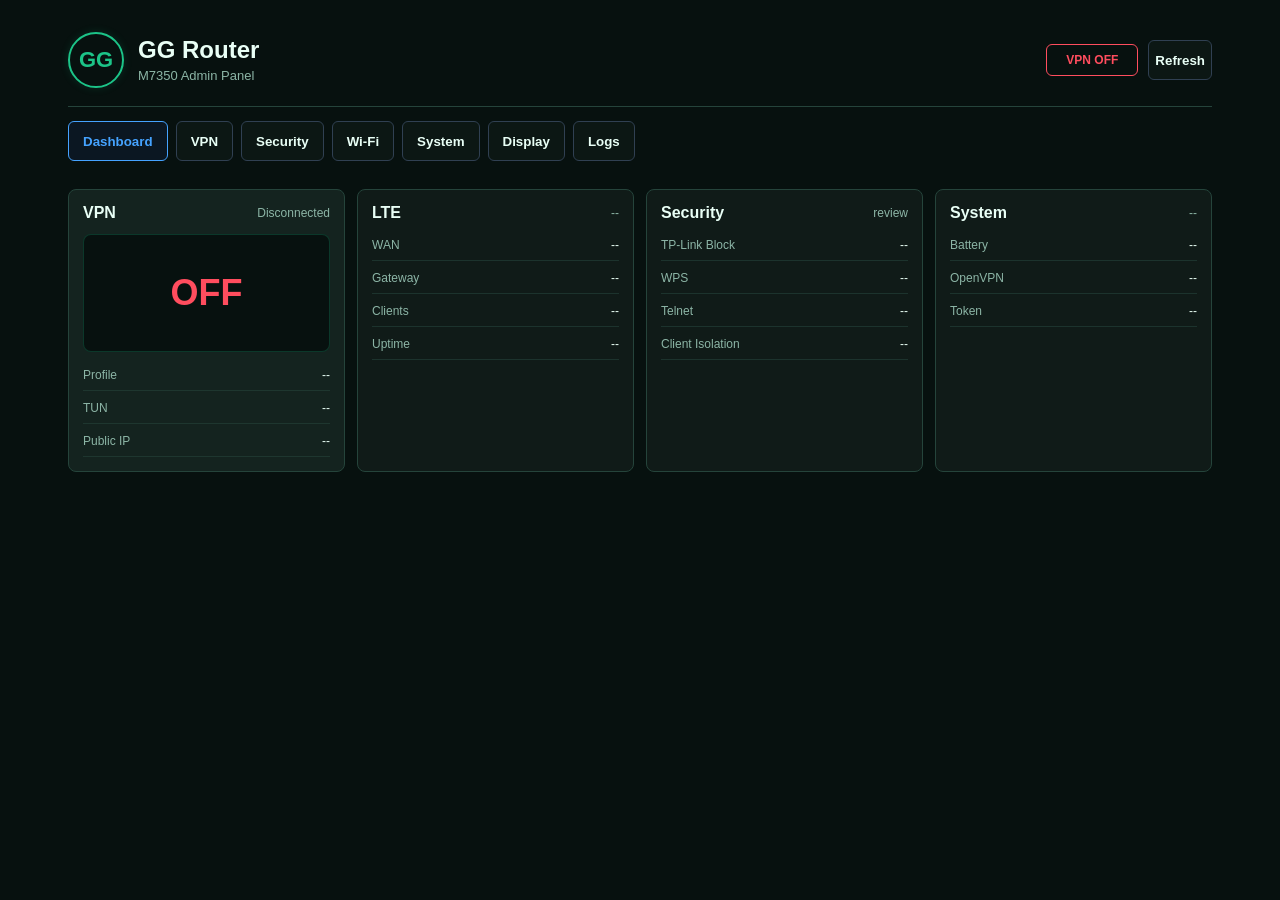
==== web/gg/index.html @ 21380a21 "fix: Kill-Switch bleibt nach Reboot und netManager-Reset permanent aktiv - start_vpn_hardened: remov" ====
<!doctype html>
<html lang="de">
<head>
  <meta charset="utf-8">
  <meta name="viewport" content="width=device-width, initial-scale=1">
  <title>GG Router Admin</title>
  <link rel="stylesheet" href="./style.css">
</head>
<body>
  <main class="shell">
    <header class="topbar">
      <div class="brand">
        <div class="mark">GG</div>
        <div>
          <h1>GG Router</h1>
          <p id="deviceLine">M7350 Admin Panel</p>
        </div>
      </div>
      <div class="status-stack">
        <div class="status-pill" id="vpnPill">CHECK</div>
        <button id="refreshAll">Refresh</button>
      </div>
    </header>

    <nav class="tabs" aria-label="Admin sections">
      <button class="active" data-tab="dashboard">Dashboard</button>
      <button data-tab="vpn">VPN</button>
      <button data-tab="security">Security</button>
      <button data-tab="wifi">Wi-Fi</button>
      <button data-tab="system">System</button>
      <button data-tab="display">Display</button>
      <button data-tab="logs">Logs</button>
    </nav>

    <section class="tab-panel active" id="tab-dashboard">
      <div class="dashboard">
        <article class="panel primary">
          <div class="panel-head">
            <h2>VPN</h2>
            <span id="vpnState">Checking...</span>
          </div>
          <div class="vpn-meter" id="vpnMeter">
            <span id="vpnBig">...</span>
          </div>
          <dl class="stats">
            <div><dt>Profile</dt><dd id="profile">--</dd></div>
            <div><dt>TUN</dt><dd id="tunIp">--</dd></div>
            <div><dt>Public IP</dt><dd id="publicIp">--</dd></div>
          </dl>
        </article>

        <article class="panel">
          <div class="panel-head">
            <h2>LTE</h2>
            <span id="netMode">--</span>
          </div>
          <dl class="stats">
            <div><dt>WAN</dt><dd id="wanIp">--</dd></div>
            <div><dt>Gateway</dt><dd id="gateway">--</dd></div>
            <div><dt>Clients</dt><dd id="clients">--</dd></div>
            <div><dt>Uptime</dt><dd id="uptime">--</dd></div>
          </dl>
        </article>

        <article class="panel">
          <div class="panel-head">
            <h2>Security</h2>
            <span id="securityState">--</span>
          </div>
          <dl class="stats">
            <div><dt>TP-Link Block</dt><dd id="privacyLine">--</dd></div>
            <div><dt>WPS</dt><dd id="wpsLine">--</dd></div>
            <div><dt>Telnet</dt><dd id="telnetLine">--</dd></div>
            <div><dt>Client Isolation</dt><dd id="isolationLine">--</dd></div>
          </dl>
        </article>

        <article class="panel">
          <div class="panel-head">
            <h2>System</h2>
            <span id="adbState">--</span>
          </div>
          <dl class="stats">
            <div><dt>Battery</dt><dd id="battery">--</dd></div>
            <div><dt>OpenVPN</dt><dd id="openvpnProc">--</dd></div>
            <div><dt>Token</dt><dd id="tokenState">--</dd></div>
          </dl>
        </article>
      </div>
    </section>

    <section class="tab-panel" id="tab-vpn">
      <div class="dashboard two">
        <article class="panel primary">
          <div class="panel-head">
            <h2>VPN Control</h2>
            <span id="vpnStateVpn">--</span>
          </div>
          <div class="actions">
            <button class="ok" data-action="start">Start</button>
            <button class="warn" data-action="restart">Restart</button>
            <button class="danger" data-action="stop">Stop</button>
          </div>
          <div class="profile-switch" aria-label="VPN profile">
            <button data-profile="udp">UDP</button>
            <button data-profile="tcp">TCP</button>
          </div>
          <div class="actions single">
            <button id="checkIp">Check IP</button>
          </div>
        </article>
        <article class="panel">
          <div class="panel-head">
            <h2>VPN Details</h2>
            <span id="profileVpn">--</span>
          </div>
          <dl class="stats">
            <div><dt>TUN</dt><dd id="tunIpVpn">--</dd></div>
            <div><dt>WAN</dt><dd id="wanIpVpn">--</dd></div>
            <div><dt>Public IP</dt><dd id="publicIpVpn">--</dd></div>
          </dl>
        </article>
      </div>
    </section>

    <section class="tab-panel" id="tab-security">
      <div class="dashboard two">
        <article class="panel">
          <div class="panel-head">
            <h2>Hardening</h2>
            <span id="securityStateDetail">--</span>
          </div>
          <dl class="stats">
            <div><dt>Telnet</dt><dd id="telnetPort">--</dd></div>
            <div><dt>UPnP</dt><dd id="upnpPort">--</dd></div>
            <div><dt>WPS Port</dt><dd id="wpsPort">--</dd></div>
            <div><dt>AT Port Block</dt><dd id="atfwdBlock">--</dd></div>
          </dl>
          <div class="actions single">
            <button id="applyHardening">Apply Hardening</button>
          </div>
        </article>
        <article class="panel">
          <div class="panel-head">
            <h2>Privacy</h2>
            <span id="privacyState">--</span>
          </div>
          <dl class="stats">
            <div><dt>Password on Display</dt><dd id="displayPass">--</dd></div>
            <div><dt>Client Isolation</dt><dd id="apIsolation">--</dd></div>
            <div><dt>TP-Link Block</dt><dd id="privacyStateDetail">--</dd></div>
          </dl>
          <div class="actions compact">
            <button data-privacy="block">Block</button>
            <button data-privacy="unblock">Unblock</button>
          </div>
        </article>
      </div>
    </section>

    <section class="tab-panel" id="tab-wifi">
      <div class="dashboard two">
        <article class="panel">
          <div class="panel-head">
            <h2>Wi-Fi</h2>
            <span id="ssidState">--</span>
          </div>
          <dl class="stats">
            <div><dt>SSID</dt><dd id="ssid">--</dd></div>
            <div><dt>Hidden</dt><dd id="hiddenSsid">--</dd></div>
            <div><dt>Security</dt><dd id="encryptType">--</dd></div>
            <div><dt>Max Clients</dt><dd id="maxClients">--</dd></div>
          </dl>
        </article>
        <article class="panel">
          <div class="panel-head">
            <h2>Active Clients</h2>
            <span id="clientCountLine">--</span>
          </div>
          <div class="client-list" id="clientList">--</div>
        </article>
      </div>
    </section>

    <section class="tab-panel" id="tab-system">
      <div class="dashboard two">
        <article class="panel">
          <div class="panel-head">
            <h2>Power</h2>
            <span id="batterySystem">--</span>
          </div>
          <dl class="stats">
            <div><dt>Battery</dt><dd id="batteryDetail">--</dd></div>
            <div><dt>ADB</dt><dd id="adbStateDetail">--</dd></div>
          </dl>
        </article>
        <article class="panel">
          <div class="panel-head">
            <h2>Storage</h2>
            <span id="storageState">--</span>
          </div>
          <dl class="stats wide">
            <div><dt>usrdata</dt><dd id="storageUsr">--</dd></div>
            <div><dt>root</dt><dd id="storageRoot">--</dd></div>
          </dl>
        </article>
      </div>
    </section>

    <section class="tab-panel" id="tab-display">
      <div class="dashboard two">
        <article class="panel">
          <div class="panel-head">
            <h2>Display</h2>
            <span>OLED/LCD</span>
          </div>
          <dl class="stats">
            <div><dt>Restore Backup</dt><dd>/usrdata/vpn/oled_res.gg_backup</dd></div>
            <div><dt>VPN Lock Icon</dt><dd>planned</dd></div>
            <div><dt>Boot Resource</dt><dd>4000 test slot</dd></div>
          </dl>
        </article>
        <article class="panel">
          <div class="panel-head">
            <h2>Safe Commands</h2>
            <span>ADB</span>
          </div>
          <pre class="mini-code">powershell -ExecutionPolicy Bypass -File .\deploy_display_test.ps1 -Action backup
powershell -ExecutionPolicy Bypass -File .\deploy_display_test.ps1 -Action restore</pre>
        </article>
      </div>
    </section>

    <section class="tab-panel" id="tab-logs">
      <section class="logs">
        <div class="panel-head">
          <h2>OpenVPN Log</h2>
          <div class="log-actions">
            <button id="refreshLog">Refresh</button>
            <button id="clearLog">Clear</button>
          </div>
        </div>
        <pre id="logOutput">Loading...</pre>
      </section>
    </section>
  </main>

  <script src="./app.js"></script>
</body>
</html>
---- web/gg/style.css ----
:root {
  color-scheme: dark;
  --bg: #07110f;
  --panel: #101b18;
  --panel-2: #14231f;
  --panel-3: #0b1513;
  --line: #25443b;
  --line-2: #304052;
  --text: #e9fff6;
  --muted: #8cb5a6;
  --green: #1cc488;
  --green-2: #109e63;
  --red: #ff4d5e;
  --amber: #ffbd4a;
  --blue: #45a3ff;
}

* {
  box-sizing: border-box;
}

body {
  margin: 0;
  min-height: 100vh;
  background: var(--bg);
  color: var(--text);
  font-family: Arial, Helvetica, sans-serif;
}

.shell {
  width: min(1180px, 100%);
  margin: 0 auto;
  padding: 18px;
}

.topbar {
  display: flex;
  align-items: center;
  justify-content: space-between;
  gap: 16px;
  padding: 14px 0 18px;
  border-bottom: 1px solid var(--line);
}

.brand {
  display: flex;
  align-items: center;
  gap: 14px;
  min-width: 0;
}

.mark {
  display: grid;
  place-items: center;
  width: 56px;
  height: 56px;
  border: 2px solid var(--green);
  border-radius: 50%;
  color: var(--green);
  font-size: 22px;
  font-weight: 700;
  box-shadow: 0 0 10px rgba(28, 196, 136, .14);
  flex: 0 0 auto;
}

h1,
h2,
p {
  margin: 0;
}

h1 {
  font-size: 24px;
  line-height: 1.1;
}

h2 {
  font-size: 16px;
}

.brand p,
.hint {
  color: var(--muted);
  font-size: 13px;
  margin-top: 4px;
}

.status-stack {
  display: flex;
  align-items: center;
  gap: 10px;
}

.status-pill {
  min-width: 92px;
  padding: 8px 12px;
  border: 1px solid var(--line);
  border-radius: 6px;
  color: var(--muted);
  text-align: center;
  font-weight: 700;
  font-size: 12px;
}

.status-pill.on {
  border-color: var(--green);
  color: var(--green);
}

.status-pill.off {
  border-color: var(--red);
  color: var(--red);
}

.tabs {
  display: flex;
  gap: 8px;
  overflow-x: auto;
  padding: 14px 0 10px;
  position: sticky;
  top: 0;
  z-index: 10;
  background: var(--bg);
  -webkit-overflow-scrolling: touch;
  scrollbar-width: thin;
}

.tabs button {
  min-width: max-content;
  padding: 0 14px;
}

.tab-panel {
  display: none;
}

.tab-panel.active {
  display: block;
}

.dashboard {
  display: grid;
  grid-template-columns: repeat(4, minmax(0, 1fr));
  gap: 12px;
  padding: 18px 0 14px;
}

.dashboard.two {
  grid-template-columns: repeat(2, minmax(0, 1fr));
}

.panel,
.logs {
  background: var(--panel);
  border: 1px solid var(--line);
  border-radius: 8px;
  padding: 14px;
  min-width: 0;
}

.primary {
  background: var(--panel-2);
}

.panel-head {
  display: flex;
  align-items: center;
  justify-content: space-between;
  gap: 12px;
}

.panel-head span {
  color: var(--muted);
  font-size: 12px;
  text-align: right;
}

.vpn-meter {
  display: grid;
  place-items: center;
  height: 118px;
  margin: 12px 0;
  border: 1px solid rgba(28, 196, 136, .22);
  border-radius: 8px;
  background: #07110f;
}

.vpn-meter span {
  color: var(--muted);
  font-size: 36px;
  font-weight: 700;
}

.vpn-meter.on span {
  color: var(--green);
}

.vpn-meter.off span {
  color: var(--red);
}

.actions,
.profile-switch {
  display: grid;
  grid-template-columns: repeat(3, minmax(0, 1fr));
  gap: 8px;
  margin-top: 12px;
}

.actions.compact,
.profile-switch {
  grid-template-columns: repeat(2, minmax(0, 1fr));
}

.actions.single {
  grid-template-columns: 1fr;
}

button {
  min-height: 40px;
  border: 1px solid var(--line-2);
  border-radius: 6px;
  background: #0c1714;
  color: var(--text);
  font-weight: 700;
  cursor: pointer;
  transition: border-color .15s ease, background .15s ease, transform .05s ease;
}

button:hover {
  border-color: var(--green-2);
  background: #112019;
}

button:active {
  transform: scale(.98);
}

button:focus-visible {
  outline: 2px solid var(--blue);
  outline-offset: 2px;
}

button:disabled {
  opacity: .5;
  cursor: progress;
}

button.ok {
  color: var(--green);
}

button.warn {
  color: var(--amber);
}

button.danger {
  color: var(--red);
}

button.active {
  border-color: var(--blue);
  color: var(--blue);
  background: #0b1722;
}

.stats {
  display: grid;
  gap: 10px;
  margin: 16px 0 0;
}

.stats div {
  display: grid;
  grid-template-columns: minmax(90px, .8fr) minmax(0, 1.2fr);
  align-items: start;
  gap: 10px;
  border-bottom: 1px solid rgba(37, 68, 59, .6);
  padding-bottom: 8px;
}

.stats.wide div {
  grid-template-columns: minmax(78px, .45fr) minmax(0, 1.55fr);
}

dt {
  color: var(--muted);
  font-size: 12px;
}

dd {
  margin: 0;
  min-width: 0;
  overflow-wrap: anywhere;
  text-align: right;
  font-size: 12px;
}

.client-list {
  display: grid;
  gap: 8px;
  margin-top: 16px;
}

.client-row {
  display: grid;
  grid-template-columns: minmax(82px, .8fr) minmax(0, 1.2fr) minmax(56px, .5fr);
  gap: 8px;
  padding: 8px;
  border: 1px solid rgba(37, 68, 59, .75);
  border-radius: 6px;
  background: var(--panel-3);
  color: var(--muted);
  font-size: 12px;
}

.client-row strong {
  color: var(--text);
  font-weight: 700;
}

.logs {
  margin-top: 18px;
}

pre {
  min-height: 220px;
  max-height: 420px;
  overflow: auto;
  margin: 12px 0 0;
  padding: 12px;
  border-radius: 6px;
  background: #050908;
  color: #cdf8e7;
  font-size: 12px;
  line-height: 1.4;
}

.mini-code {
  min-height: 118px;
  white-space: pre-wrap;
}

@media (max-width: 980px) {
  .dashboard,
  .dashboard.two {
    grid-template-columns: repeat(2, minmax(0, 1fr));
  }
}

@media (max-width: 620px) {
  .shell {
    padding: 12px;
  }

  .topbar {
    align-items: flex-start;
    flex-direction: column;
  }

  .status-stack {
    width: 100%;
  }

  .status-pill,
  #refreshAll {
    flex: 1;
  }

  .dashboard,
  .dashboard.two {
    grid-template-columns: 1fr;
  }

  .actions {
    grid-template-columns: 1fr;
  }

  .stats div,
  .stats.wide div,
  .client-row {
    grid-template-columns: 1fr;
  }

  dd {
    text-align: left;
  }

  button {
    min-height: 44px;
  }

  .tabs button {
    scroll-snap-align: start;
  }

  .tabs {
    scroll-snap-type: x proximity;
  }
}
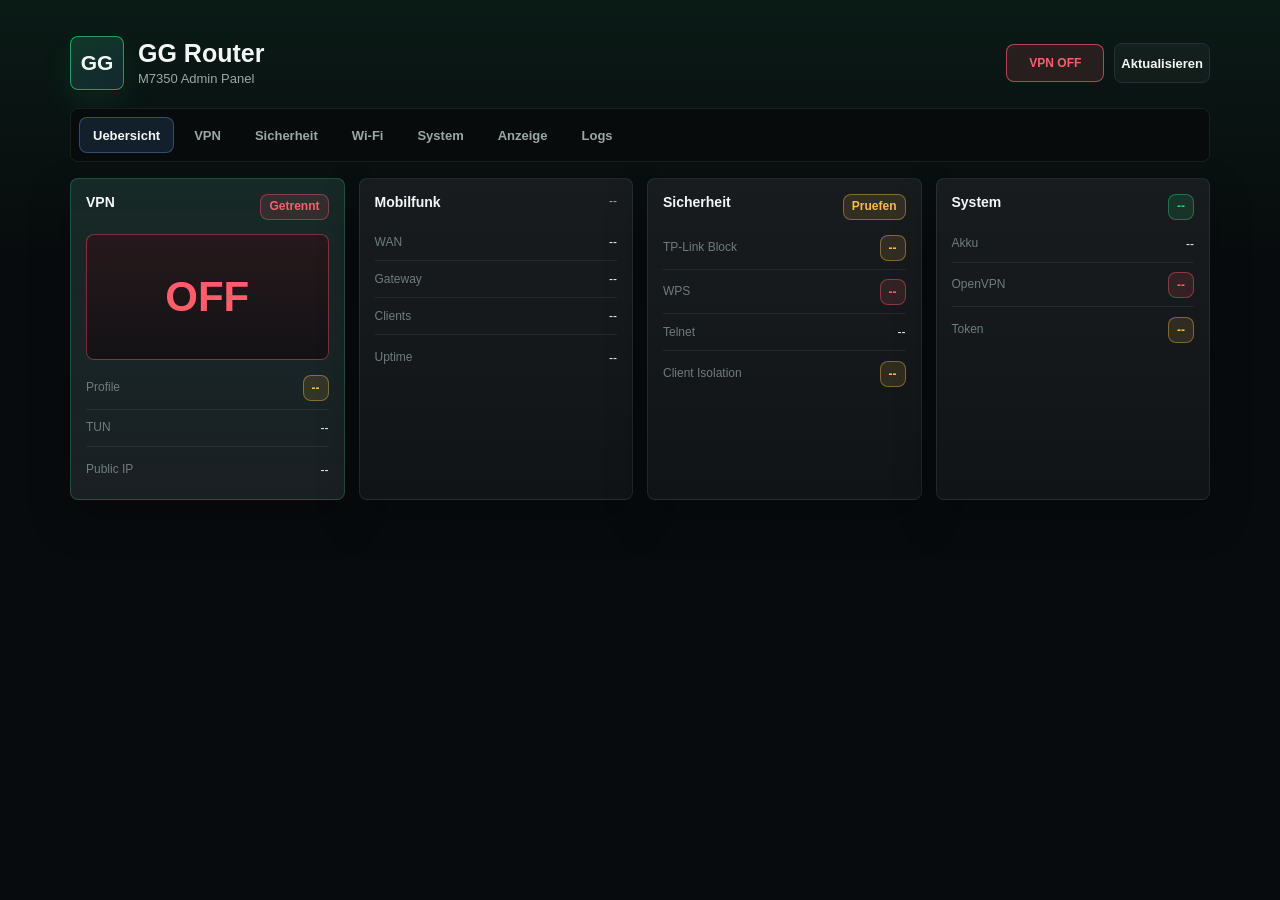
==== commit a0695335: "feat: Web-UI auf Deutsch + Status-Badges + Security-Verbesserungen - index.html: alle Labels/Tabs/Bu" ====
--- a/web/gg/index.html
+++ b/web/gg/index.html
@@ -18,17 +18,17 @@
       </div>
       <div class="status-stack">
         <div class="status-pill" id="vpnPill">CHECK</div>
-        <button id="refreshAll">Refresh</button>
+        <button id="refreshAll">Aktualisieren</button>
       </div>
     </header>
 
     <nav class="tabs" aria-label="Admin sections">
-      <button class="active" data-tab="dashboard">Dashboard</button>
+      <button class="active" data-tab="dashboard">Uebersicht</button>
       <button data-tab="vpn">VPN</button>
-      <button data-tab="security">Security</button>
+      <button data-tab="security">Sicherheit</button>
       <button data-tab="wifi">Wi-Fi</button>
       <button data-tab="system">System</button>
-      <button data-tab="display">Display</button>
+      <button data-tab="display">Anzeige</button>
       <button data-tab="logs">Logs</button>
     </nav>
 
@@ -51,7 +51,7 @@
 
         <article class="panel">
           <div class="panel-head">
-            <h2>LTE</h2>
+            <h2>Mobilfunk</h2>
             <span id="netMode">--</span>
           </div>
           <dl class="stats">
@@ -64,7 +64,7 @@
 
         <article class="panel">
           <div class="panel-head">
-            <h2>Security</h2>
+            <h2>Sicherheit</h2>
             <span id="securityState">--</span>
           </div>
           <dl class="stats">
@@ -81,7 +81,7 @@
             <span id="adbState">--</span>
           </div>
           <dl class="stats">
-            <div><dt>Battery</dt><dd id="battery">--</dd></div>
+            <div><dt>Akku</dt><dd id="battery">--</dd></div>
             <div><dt>OpenVPN</dt><dd id="openvpnProc">--</dd></div>
             <div><dt>Token</dt><dd id="tokenState">--</dd></div>
           </dl>
@@ -93,12 +93,12 @@
       <div class="dashboard two">
         <article class="panel primary">
           <div class="panel-head">
-            <h2>VPN Control</h2>
+            <h2>VPN Steuerung</h2>
             <span id="vpnStateVpn">--</span>
           </div>
           <div class="actions">
             <button class="ok" data-action="start">Start</button>
-            <button class="warn" data-action="restart">Restart</button>
+            <button class="warn" data-action="restart">Neu starten</button>
             <button class="danger" data-action="stop">Stop</button>
           </div>
           <div class="profile-switch" aria-label="VPN profile">
@@ -106,7 +106,7 @@
             <button data-profile="tcp">TCP</button>
           </div>
           <div class="actions single">
-            <button id="checkIp">Check IP</button>
+            <button id="checkIp">IP pruefen</button>
           </div>
         </article>
         <article class="panel">
@@ -137,22 +137,22 @@
             <div><dt>AT Port Block</dt><dd id="atfwdBlock">--</dd></div>
           </dl>
           <div class="actions single">
-            <button id="applyHardening">Apply Hardening</button>
-          </div>
-        </article>
-        <article class="panel">
-          <div class="panel-head">
-            <h2>Privacy</h2>
+            <button id="applyHardening">Hardening anwenden</button>
+          </div>
+        </article>
+        <article class="panel">
+          <div class="panel-head">
+            <h2>Privatsphaere</h2>
             <span id="privacyState">--</span>
           </div>
           <dl class="stats">
-            <div><dt>Password on Display</dt><dd id="displayPass">--</dd></div>
+            <div><dt>Passwort im Display</dt><dd id="displayPass">--</dd></div>
             <div><dt>Client Isolation</dt><dd id="apIsolation">--</dd></div>
             <div><dt>TP-Link Block</dt><dd id="privacyStateDetail">--</dd></div>
           </dl>
           <div class="actions compact">
-            <button data-privacy="block">Block</button>
-            <button data-privacy="unblock">Unblock</button>
+            <button data-privacy="block">Blockieren</button>
+            <button data-privacy="unblock">Freigeben</button>
           </div>
         </article>
       </div>
@@ -167,14 +167,14 @@
           </div>
           <dl class="stats">
             <div><dt>SSID</dt><dd id="ssid">--</dd></div>
-            <div><dt>Hidden</dt><dd id="hiddenSsid">--</dd></div>
-            <div><dt>Security</dt><dd id="encryptType">--</dd></div>
+            <div><dt>Versteckt</dt><dd id="hiddenSsid">--</dd></div>
+            <div><dt>Sicherheit</dt><dd id="encryptType">--</dd></div>
             <div><dt>Max Clients</dt><dd id="maxClients">--</dd></div>
           </dl>
         </article>
         <article class="panel">
           <div class="panel-head">
-            <h2>Active Clients</h2>
+            <h2>Aktive Clients</h2>
             <span id="clientCountLine">--</span>
           </div>
           <div class="client-list" id="clientList">--</div>
@@ -190,13 +190,13 @@
             <span id="batterySystem">--</span>
           </div>
           <dl class="stats">
-            <div><dt>Battery</dt><dd id="batteryDetail">--</dd></div>
+            <div><dt>Akku</dt><dd id="batteryDetail">--</dd></div>
             <div><dt>ADB</dt><dd id="adbStateDetail">--</dd></div>
           </dl>
         </article>
         <article class="panel">
           <div class="panel-head">
-            <h2>Storage</h2>
+            <h2>Speicher</h2>
             <span id="storageState">--</span>
           </div>
           <dl class="stats wide">
@@ -211,18 +211,18 @@
       <div class="dashboard two">
         <article class="panel">
           <div class="panel-head">
-            <h2>Display</h2>
+            <h2>Anzeige</h2>
             <span>OLED/LCD</span>
           </div>
           <dl class="stats">
-            <div><dt>Restore Backup</dt><dd>/usrdata/vpn/oled_res.gg_backup</dd></div>
+            <div><dt>Backup Restore</dt><dd>/usrdata/vpn/oled_res.gg_backup</dd></div>
             <div><dt>VPN Lock Icon</dt><dd>planned</dd></div>
             <div><dt>Boot Resource</dt><dd>4000 test slot</dd></div>
           </dl>
         </article>
         <article class="panel">
           <div class="panel-head">
-            <h2>Safe Commands</h2>
+            <h2>Sichere Befehle</h2>
             <span>ADB</span>
           </div>
           <pre class="mini-code">powershell -ExecutionPolicy Bypass -File .\deploy_display_test.ps1 -Action backup
@@ -236,8 +236,8 @@
         <div class="panel-head">
           <h2>OpenVPN Log</h2>
           <div class="log-actions">
-            <button id="refreshLog">Refresh</button>
-            <button id="clearLog">Clear</button>
+            <button id="refreshLog">Aktualisieren</button>
+            <button id="clearLog">Leeren</button>
           </div>
         </div>
         <pre id="logOutput">Loading...</pre>
--- a/web/gg/style.css
+++ b/web/gg/style.css
@@ -1,36 +1,47 @@
 :root {
   color-scheme: dark;
-  --bg: #07110f;
-  --panel: #101b18;
-  --panel-2: #14231f;
-  --panel-3: #0b1513;
-  --line: #25443b;
-  --line-2: #304052;
-  --text: #e9fff6;
-  --muted: #8cb5a6;
-  --green: #1cc488;
-  --green-2: #109e63;
-  --red: #ff4d5e;
-  --amber: #ffbd4a;
-  --blue: #45a3ff;
+  --bg: #080b0d;
+  --surface: #101417;
+  --surface-2: #151b1f;
+  --surface-3: #0c1012;
+  --line: #273039;
+  --line-soft: rgba(255, 255, 255, .08);
+  --text: #f3f7f5;
+  --muted: #9ba8a3;
+  --muted-2: #6f7d78;
+  --green: #28d17c;
+  --green-soft: rgba(40, 209, 124, .13);
+  --red: #ff5d6c;
+  --red-soft: rgba(255, 93, 108, .12);
+  --amber: #f4bd4f;
+  --amber-soft: rgba(244, 189, 79, .12);
+  --blue: #68a7ff;
+  --blue-soft: rgba(104, 167, 255, .13);
+  --shadow: 0 18px 42px rgba(0, 0, 0, .28);
 }
 
 * {
   box-sizing: border-box;
+}
+
+html {
+  background: var(--bg);
 }
 
 body {
   margin: 0;
   min-height: 100vh;
-  background: var(--bg);
-  color: var(--text);
-  font-family: Arial, Helvetica, sans-serif;
+  background:
+    linear-gradient(180deg, rgba(40, 209, 124, .08), transparent 260px),
+    var(--bg);
+  color: var(--text);
+  font-family: Inter, "Segoe UI", Arial, Helvetica, sans-serif;
 }
 
 .shell {
   width: min(1180px, 100%);
   margin: 0 auto;
-  padding: 18px;
+  padding: 20px;
 }
 
 .topbar {
@@ -38,8 +49,7 @@
   align-items: center;
   justify-content: space-between;
   gap: 16px;
-  padding: 14px 0 18px;
-  border-bottom: 1px solid var(--line);
+  padding: 16px 0 18px;
 }
 
 .brand {
@@ -52,14 +62,16 @@
 .mark {
   display: grid;
   place-items: center;
-  width: 56px;
-  height: 56px;
-  border: 2px solid var(--green);
-  border-radius: 50%;
-  color: var(--green);
-  font-size: 22px;
-  font-weight: 700;
-  box-shadow: 0 0 10px rgba(28, 196, 136, .14);
+  width: 54px;
+  height: 54px;
+  border: 1px solid rgba(40, 209, 124, .7);
+  border-radius: 8px;
+  background: linear-gradient(145deg, rgba(40, 209, 124, .18), rgba(104, 167, 255, .12));
+  color: var(--text);
+  font-size: 21px;
+  font-weight: 800;
+  letter-spacing: 0;
+  box-shadow: 0 0 0 1px rgba(0, 0, 0, .26), 0 12px 30px rgba(40, 209, 124, .10);
   flex: 0 0 auto;
 }
 
@@ -70,12 +82,15 @@
 }
 
 h1 {
-  font-size: 24px;
-  line-height: 1.1;
+  font-size: 25px;
+  line-height: 1.08;
+  font-weight: 780;
 }
 
 h2 {
-  font-size: 16px;
+  font-size: 14px;
+  line-height: 1.2;
+  font-weight: 760;
 }
 
 .brand p,
@@ -88,46 +103,72 @@
 .status-stack {
   display: flex;
   align-items: center;
+  justify-content: flex-end;
   gap: 10px;
 }
 
 .status-pill {
-  min-width: 92px;
+  min-width: 98px;
+  min-height: 38px;
+  display: inline-grid;
+  place-items: center;
   padding: 8px 12px;
   border: 1px solid var(--line);
-  border-radius: 6px;
+  border-radius: 8px;
+  background: rgba(255, 255, 255, .03);
   color: var(--muted);
   text-align: center;
-  font-weight: 700;
+  font-weight: 800;
   font-size: 12px;
 }
 
 .status-pill.on {
-  border-color: var(--green);
+  border-color: rgba(40, 209, 124, .65);
+  background: var(--green-soft);
   color: var(--green);
 }
 
 .status-pill.off {
-  border-color: var(--red);
+  border-color: rgba(255, 93, 108, .65);
+  background: var(--red-soft);
   color: var(--red);
 }
 
 .tabs {
   display: flex;
-  gap: 8px;
+  gap: 6px;
   overflow-x: auto;
-  padding: 14px 0 10px;
+  padding: 8px;
   position: sticky;
   top: 0;
   z-index: 10;
-  background: var(--bg);
+  background: rgba(8, 11, 13, .92);
+  border: 1px solid var(--line-soft);
+  border-radius: 8px;
+  backdrop-filter: blur(14px);
   -webkit-overflow-scrolling: touch;
   scrollbar-width: thin;
 }
 
 .tabs button {
   min-width: max-content;
-  padding: 0 14px;
+  min-height: 36px;
+  padding: 0 13px;
+  color: var(--muted);
+  border-color: transparent;
+  background: transparent;
+}
+
+.tabs button:hover {
+  color: var(--text);
+  border-color: var(--line-soft);
+  background: rgba(255, 255, 255, .04);
+}
+
+.tabs button.active {
+  color: var(--text);
+  border-color: rgba(104, 167, 255, .35);
+  background: var(--blue-soft);
 }
 
 .tab-panel {
@@ -141,8 +182,8 @@
 .dashboard {
   display: grid;
   grid-template-columns: repeat(4, minmax(0, 1fr));
-  gap: 12px;
-  padding: 18px 0 14px;
+  gap: 14px;
+  padding: 16px 0 14px;
 }
 
 .dashboard.two {
@@ -151,44 +192,64 @@
 
 .panel,
 .logs {
-  background: var(--panel);
-  border: 1px solid var(--line);
-  border-radius: 8px;
-  padding: 14px;
   min-width: 0;
+  padding: 15px;
+  border: 1px solid var(--line-soft);
+  border-radius: 8px;
+  background: linear-gradient(180deg, rgba(255, 255, 255, .035), transparent), var(--surface);
+  box-shadow: var(--shadow);
 }
 
 .primary {
-  background: var(--panel-2);
+  border-color: rgba(40, 209, 124, .28);
+  background: linear-gradient(180deg, rgba(40, 209, 124, .08), rgba(255, 255, 255, .02)), var(--surface-2);
 }
 
 .panel-head {
   display: flex;
-  align-items: center;
+  align-items: flex-start;
   justify-content: space-between;
   gap: 12px;
+  min-height: 24px;
 }
 
 .panel-head span {
+  max-width: 62%;
   color: var(--muted);
   font-size: 12px;
+  line-height: 1.3;
   text-align: right;
+  overflow-wrap: anywhere;
 }
 
 .vpn-meter {
   display: grid;
   place-items: center;
-  height: 118px;
-  margin: 12px 0;
-  border: 1px solid rgba(28, 196, 136, .22);
-  border-radius: 8px;
-  background: #07110f;
+  height: 126px;
+  margin: 14px 0;
+  border: 1px solid rgba(255, 255, 255, .08);
+  border-radius: 8px;
+  background:
+    linear-gradient(180deg, rgba(255, 255, 255, .04), transparent),
+    var(--surface-3);
 }
 
 .vpn-meter span {
   color: var(--muted);
-  font-size: 36px;
-  font-weight: 700;
+  font-size: 42px;
+  line-height: 1;
+  font-weight: 850;
+  letter-spacing: 0;
+}
+
+.vpn-meter.on {
+  border-color: rgba(40, 209, 124, .42);
+  background: linear-gradient(180deg, rgba(40, 209, 124, .12), rgba(40, 209, 124, .03)), var(--surface-3);
+}
+
+.vpn-meter.off {
+  border-color: rgba(255, 93, 108, .42);
+  background: linear-gradient(180deg, rgba(255, 93, 108, .11), rgba(255, 93, 108, .03)), var(--surface-3);
 }
 
 .vpn-meter.on span {
@@ -204,7 +265,7 @@
   display: grid;
   grid-template-columns: repeat(3, minmax(0, 1fr));
   gap: 8px;
-  margin-top: 12px;
+  margin-top: 13px;
 }
 
 .actions.compact,
@@ -218,22 +279,23 @@
 
 button {
   min-height: 40px;
-  border: 1px solid var(--line-2);
-  border-radius: 6px;
-  background: #0c1714;
-  color: var(--text);
-  font-weight: 700;
+  border: 1px solid var(--line);
+  border-radius: 8px;
+  background: rgba(255, 255, 255, .035);
+  color: var(--text);
+  font-weight: 750;
+  font-size: 13px;
   cursor: pointer;
-  transition: border-color .15s ease, background .15s ease, transform .05s ease;
+  transition: border-color .15s ease, background .15s ease, color .15s ease, transform .05s ease;
 }
 
 button:hover {
-  border-color: var(--green-2);
-  background: #112019;
+  border-color: rgba(104, 167, 255, .55);
+  background: rgba(104, 167, 255, .10);
 }
 
 button:active {
-  transform: scale(.98);
+  transform: scale(.985);
 }
 
 button:focus-visible {
@@ -242,41 +304,50 @@
 }
 
 button:disabled {
-  opacity: .5;
+  opacity: .55;
   cursor: progress;
 }
 
 button.ok {
   color: var(--green);
+  border-color: rgba(40, 209, 124, .34);
 }
 
 button.warn {
   color: var(--amber);
+  border-color: rgba(244, 189, 79, .34);
 }
 
 button.danger {
   color: var(--red);
+  border-color: rgba(255, 93, 108, .34);
 }
 
 button.active {
-  border-color: var(--blue);
+  border-color: rgba(104, 167, 255, .58);
   color: var(--blue);
-  background: #0b1722;
+  background: var(--blue-soft);
 }
 
 .stats {
   display: grid;
+  gap: 9px;
+  margin: 15px 0 0;
+}
+
+.stats div {
+  display: grid;
+  grid-template-columns: minmax(92px, .8fr) minmax(0, 1.2fr);
+  align-items: center;
   gap: 10px;
-  margin: 16px 0 0;
-}
-
-.stats div {
-  display: grid;
-  grid-template-columns: minmax(90px, .8fr) minmax(0, 1.2fr);
-  align-items: start;
-  gap: 10px;
-  border-bottom: 1px solid rgba(37, 68, 59, .6);
+  min-height: 28px;
   padding-bottom: 8px;
+  border-bottom: 1px solid rgba(255, 255, 255, .065);
+}
+
+.stats div:last-child {
+  border-bottom: 0;
+  padding-bottom: 0;
 }
 
 .stats.wide div {
@@ -284,8 +355,9 @@
 }
 
 dt {
-  color: var(--muted);
+  color: var(--muted-2);
   font-size: 12px;
+  line-height: 1.3;
 }
 
 dd {
@@ -293,7 +365,39 @@
   min-width: 0;
   overflow-wrap: anywhere;
   text-align: right;
+  color: var(--text);
   font-size: 12px;
+  line-height: 1.35;
+}
+
+.value-badge {
+  justify-self: end;
+  width: fit-content;
+  max-width: 100%;
+  padding: 4px 8px;
+  border: 1px solid var(--line-soft);
+  border-radius: 8px;
+  background: rgba(255, 255, 255, .035);
+  color: var(--muted);
+  font-weight: 750;
+}
+
+.value-badge.good {
+  border-color: rgba(40, 209, 124, .42);
+  background: var(--green-soft);
+  color: var(--green);
+}
+
+.value-badge.bad {
+  border-color: rgba(255, 93, 108, .42);
+  background: var(--red-soft);
+  color: var(--red);
+}
+
+.value-badge.warn {
+  border-color: rgba(244, 189, 79, .42);
+  background: var(--amber-soft);
+  color: var(--amber);
 }
 
 .client-list {
@@ -306,21 +410,31 @@
   display: grid;
   grid-template-columns: minmax(82px, .8fr) minmax(0, 1.2fr) minmax(56px, .5fr);
   gap: 8px;
-  padding: 8px;
-  border: 1px solid rgba(37, 68, 59, .75);
-  border-radius: 6px;
-  background: var(--panel-3);
+  padding: 9px;
+  border: 1px solid var(--line-soft);
+  border-radius: 8px;
+  background: var(--surface-3);
   color: var(--muted);
   font-size: 12px;
 }
 
 .client-row strong {
   color: var(--text);
-  font-weight: 700;
+  font-weight: 760;
 }
 
 .logs {
-  margin-top: 18px;
+  margin-top: 16px;
+}
+
+.log-actions {
+  display: flex;
+  justify-content: flex-end;
+  gap: 8px;
+}
+
+.log-actions button {
+  min-width: 108px;
 }
 
 pre {
@@ -329,11 +443,12 @@
   overflow: auto;
   margin: 12px 0 0;
   padding: 12px;
-  border-radius: 6px;
-  background: #050908;
-  color: #cdf8e7;
+  border: 1px solid rgba(255, 255, 255, .07);
+  border-radius: 8px;
+  background: #050708;
+  color: #d8f6ea;
   font-size: 12px;
-  line-height: 1.4;
+  line-height: 1.45;
 }
 
 .mini-code {
@@ -376,6 +491,10 @@
     grid-template-columns: 1fr;
   }
 
+  .panel-head span {
+    max-width: 58%;
+  }
+
   .stats div,
   .stats.wide div,
   .client-row {
@@ -386,15 +505,19 @@
     text-align: left;
   }
 
+  .value-badge {
+    justify-self: start;
+  }
+
   button {
     min-height: 44px;
   }
 
+  .tabs {
+    scroll-snap-type: x proximity;
+  }
+
   .tabs button {
     scroll-snap-align: start;
   }
-
-  .tabs {
-    scroll-snap-type: x proximity;
-  }
-}
+}
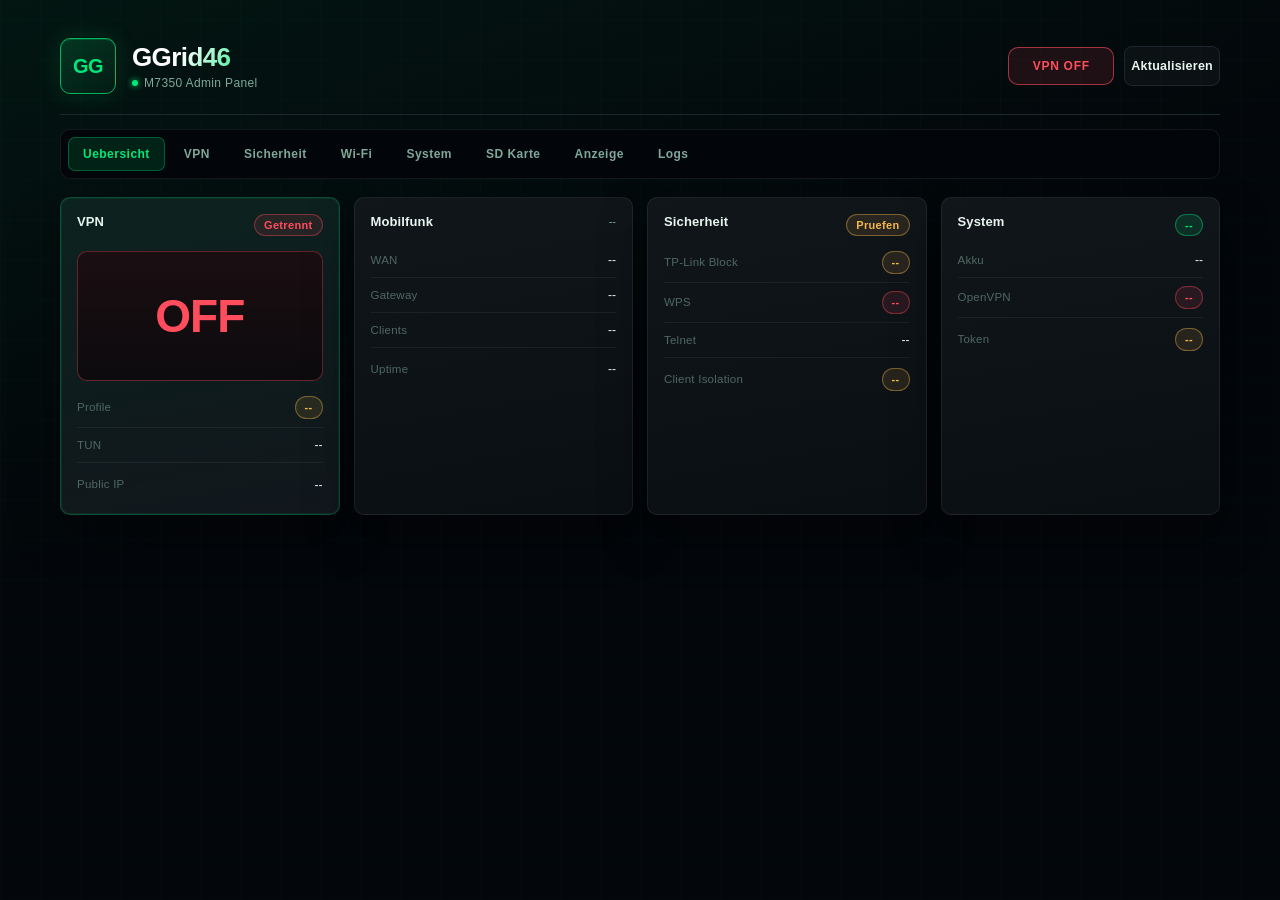
==== commit 54b669ff: "feat: GGrid46 UI redesign + repo cleanup - Vollstaendiges Redesign von web/gg/style.css: GGrid46-Bra" ====
--- a/web/gg/index.html
+++ b/web/gg/index.html
@@ -3,17 +3,21 @@
 <head>
   <meta charset="utf-8">
   <meta name="viewport" content="width=device-width, initial-scale=1">
-  <title>GG Router Admin</title>
+  <title>GGrid46 Router</title>
+  <link rel="icon" href="/images/favicon.png">
   <link rel="stylesheet" href="./style.css">
 </head>
 <body>
   <main class="shell">
     <header class="topbar">
       <div class="brand">
-        <div class="mark">GG</div>
+        <div class="mark">
+          <img src="/images/logo_small.png" alt="GG" onerror="this.style.display='none';this.nextElementSibling.style.display='block'">
+          <span class="mark-fallback" style="display:none">GG</span>
+        </div>
         <div>
-          <h1>GG Router</h1>
-          <p id="deviceLine">M7350 Admin Panel</p>
+          <h1>GGrid46</h1>
+          <p class="brand-sub" id="deviceLine">Privacy Router · M7350</p>
         </div>
       </div>
       <div class="status-stack">
@@ -28,6 +32,7 @@
       <button data-tab="security">Sicherheit</button>
       <button data-tab="wifi">Wi-Fi</button>
       <button data-tab="system">System</button>
+      <button data-tab="sd">SD Karte</button>
       <button data-tab="display">Anzeige</button>
       <button data-tab="logs">Logs</button>
     </nav>
@@ -207,12 +212,68 @@
       </div>
     </section>
 
+    <section class="tab-panel" id="tab-sd">
+      <div class="dashboard two">
+        <article class="panel primary">
+          <div class="panel-head">
+            <h2>SD Karte</h2>
+            <span>Status</span>
+          </div>
+          <div class="sd-status">
+            <div class="sd-dot"></div>
+            <span>Keine SD Karte eingesteckt</span>
+          </div>
+          <dl class="stats">
+            <div><dt>Einhaengepunkt</dt><dd>/mnt/sd</dd></div>
+            <div><dt>Dateisystem</dt><dd>ext4 / exFAT</dd></div>
+            <div><dt>Empfohlene Groesse</dt><dd>≥ 8 GB</dd></div>
+          </dl>
+        </article>
+        <article class="panel">
+          <div class="panel-head">
+            <h2>Geplante Nutzung</h2>
+            <span>Roadmap</span>
+          </div>
+          <div class="sd-plan-list">
+            <div class="sd-plan-item">
+              <span class="tag soon">Bald</span>
+              <div>
+                <strong>Persistente Logs</strong>
+                <p>VPN- und Watchdog-Logs auf SD statt NAND — kein Flash-Verschleiss, kein Datenverlust nach Reboot.</p>
+              </div>
+            </div>
+            <div class="sd-plan-item">
+              <span class="tag soon">Bald</span>
+              <div>
+                <strong>VPN Profile</strong>
+                <p>Alle .ovpn Profile auf SD — einfacher Wechsel ohne ADB oder Reboot.</p>
+              </div>
+            </div>
+            <div class="sd-plan-item">
+              <span class="tag">Geplant</span>
+              <div>
+                <strong>usrdata Backup</strong>
+                <p>Automatisches taeglisches Backup von /usrdata/vpn/ auf die SD Karte.</p>
+              </div>
+            </div>
+            <div class="sd-plan-item">
+              <span class="tag">Geplant</span>
+              <div>
+                <strong>Erweiterter Speicher</strong>
+                <p>OpenVPN Binary, zusaetzliche Tools und Konfigurationen auf SD auslagern.</p>
+              </div>
+            </div>
+          </div>
+        </article>
+      </div>
+    </section>
+
     <section class="tab-panel" id="tab-display">
       <div class="dashboard two">
         <article class="panel">
           <div class="panel-head">
             <h2>Anzeige</h2>
-            <span>OLED/LCD</span>
+            <span>LCD</span>
           </div>
           <dl class="stats">
             <div><dt>Backup Restore</dt><dd>/usrdata/vpn/oled_res.gg_backup</dd></div>
--- a/web/gg/style.css
+++ b/web/gg/style.css
@@ -1,103 +1,144 @@
 :root {
   color-scheme: dark;
-  --bg: #080b0d;
-  --surface: #101417;
-  --surface-2: #151b1f;
-  --surface-3: #0c1012;
-  --line: #273039;
-  --line-soft: rgba(255, 255, 255, .08);
-  --text: #f3f7f5;
-  --muted: #9ba8a3;
-  --muted-2: #6f7d78;
-  --green: #28d17c;
-  --green-soft: rgba(40, 209, 124, .13);
-  --red: #ff5d6c;
-  --red-soft: rgba(255, 93, 108, .12);
-  --amber: #f4bd4f;
-  --amber-soft: rgba(244, 189, 79, .12);
-  --blue: #68a7ff;
-  --blue-soft: rgba(104, 167, 255, .13);
-  --shadow: 0 18px 42px rgba(0, 0, 0, .28);
-}
-
-* {
-  box-sizing: border-box;
-}
-
-html {
-  background: var(--bg);
-}
+  --bg:           #03060a;
+  --surface:      #0a0f14;
+  --surface-2:    #0d1318;
+  --surface-3:    #07090c;
+  --line:         #1c2830;
+  --line-soft:    rgba(255,255,255,.07);
+  --text:         #e8f5ef;
+  --muted:        #7fa898;
+  --muted-2:      #506860;
+  --green:        #00e87a;
+  --green-dim:    #00b85f;
+  --green-soft:   rgba(0,232,122,.12);
+  --green-glow:   rgba(0,232,122,.22);
+  --red:          #ff4d5e;
+  --red-soft:     rgba(255,77,94,.11);
+  --amber:        #f4b84a;
+  --amber-soft:   rgba(244,184,74,.11);
+  --blue:         #5a9eff;
+  --blue-soft:    rgba(90,158,255,.12);
+  --shadow:       0 20px 48px rgba(0,0,0,.38);
+  --grid-line:    rgba(0,232,122,.035);
+  --radius:       10px;
+}
+
+* { box-sizing: border-box; }
+
+html { background: var(--bg); }
 
 body {
   margin: 0;
   min-height: 100vh;
   background:
-    linear-gradient(180deg, rgba(40, 209, 124, .08), transparent 260px),
+    repeating-linear-gradient(0deg,   var(--grid-line) 0, transparent 1px 40px),
+    repeating-linear-gradient(90deg,  var(--grid-line) 0, transparent 1px 40px),
+    linear-gradient(160deg, rgba(0,232,122,.07) 0%, transparent 45%),
     var(--bg);
   color: var(--text);
-  font-family: Inter, "Segoe UI", Arial, Helvetica, sans-serif;
+  font-family: 'Inter', 'SF Pro Display', 'Segoe UI', Arial, sans-serif;
+  -webkit-font-smoothing: antialiased;
 }
 
 .shell {
-  width: min(1180px, 100%);
+  width: min(1200px, 100%);
   margin: 0 auto;
   padding: 20px;
 }
+
+/* ── TOPBAR ────────────────────────────────────────── */
 
 .topbar {
   display: flex;
   align-items: center;
   justify-content: space-between;
   gap: 16px;
-  padding: 16px 0 18px;
+  padding: 18px 0 20px;
+  border-bottom: 1px solid var(--line);
+  margin-bottom: 4px;
 }
 
 .brand {
   display: flex;
   align-items: center;
-  gap: 14px;
+  gap: 16px;
   min-width: 0;
 }
 
 .mark {
+  position: relative;
   display: grid;
   place-items: center;
-  width: 54px;
-  height: 54px;
-  border: 1px solid rgba(40, 209, 124, .7);
-  border-radius: 8px;
-  background: linear-gradient(145deg, rgba(40, 209, 124, .18), rgba(104, 167, 255, .12));
-  color: var(--text);
-  font-size: 21px;
+  width: 56px;
+  height: 56px;
+  border: 1.5px solid var(--green-dim);
+  border-radius: var(--radius);
+  background: linear-gradient(145deg, rgba(0,232,122,.16), rgba(0,232,122,.04));
+  box-shadow:
+    0 0 0 1px rgba(0,0,0,.3),
+    0 0 24px rgba(0,232,122,.14),
+    inset 0 1px 0 rgba(0,232,122,.2);
+  flex: 0 0 auto;
+  overflow: hidden;
+}
+
+.mark img {
+  width: 38px;
+  height: 14px;
+  object-fit: contain;
+  image-rendering: pixelated;
+}
+
+.mark-fallback {
+  color: var(--green);
+  font-size: 20px;
+  font-weight: 900;
+  letter-spacing: -.5px;
+}
+
+h1, h2, p { margin: 0; }
+
+h1 {
+  font-size: 26px;
   font-weight: 800;
-  letter-spacing: 0;
-  box-shadow: 0 0 0 1px rgba(0, 0, 0, .26), 0 12px 30px rgba(40, 209, 124, .10);
-  flex: 0 0 auto;
-}
-
-h1,
-h2,
-p {
-  margin: 0;
-}
-
-h1 {
-  font-size: 25px;
-  line-height: 1.08;
-  font-weight: 780;
+  letter-spacing: -.6px;
+  background: linear-gradient(120deg, #fff 40%, var(--green) 100%);
+  -webkit-background-clip: text;
+  -webkit-text-fill-color: transparent;
+  background-clip: text;
 }
 
 h2 {
-  font-size: 14px;
-  line-height: 1.2;
-  font-weight: 760;
-}
-
-.brand p,
-.hint {
+  font-size: 13px;
+  font-weight: 700;
+  letter-spacing: .01em;
+}
+
+.brand-sub {
   color: var(--muted);
-  font-size: 13px;
-  margin-top: 4px;
+  font-size: 12px;
+  margin-top: 3px;
+  letter-spacing: .03em;
+  display: flex;
+  align-items: center;
+  gap: 6px;
+}
+
+.brand-sub::before {
+  content: '';
+  display: inline-block;
+  width: 6px;
+  height: 6px;
+  border-radius: 50%;
+  background: var(--green);
+  box-shadow: 0 0 6px var(--green);
+  animation: pulse-dot 2.4s ease-in-out infinite;
+}
+
+@keyframes pulse-dot {
+  0%, 100% { opacity: 1; transform: scale(1); }
+  50%       { opacity: .5; transform: scale(.75); }
 }
 
 .status-stack {
@@ -108,101 +149,121 @@
 }
 
 .status-pill {
-  min-width: 98px;
+  min-width: 106px;
   min-height: 38px;
   display: inline-grid;
   place-items: center;
-  padding: 8px 12px;
+  padding: 8px 14px;
   border: 1px solid var(--line);
-  border-radius: 8px;
-  background: rgba(255, 255, 255, .03);
+  border-radius: var(--radius);
+  background: rgba(255,255,255,.03);
   color: var(--muted);
   text-align: center;
   font-weight: 800;
   font-size: 12px;
+  letter-spacing: .06em;
+  text-transform: uppercase;
 }
 
 .status-pill.on {
-  border-color: rgba(40, 209, 124, .65);
+  border-color: rgba(0,232,122,.6);
   background: var(--green-soft);
   color: var(--green);
+  box-shadow: 0 0 16px rgba(0,232,122,.12);
 }
 
 .status-pill.off {
-  border-color: rgba(255, 93, 108, .65);
+  border-color: rgba(255,77,94,.6);
   background: var(--red-soft);
   color: var(--red);
 }
 
+/* ── TABS ─────────────────────────────────────────── */
+
 .tabs {
   display: flex;
-  gap: 6px;
+  gap: 4px;
   overflow-x: auto;
-  padding: 8px;
+  padding: 7px;
   position: sticky;
   top: 0;
   z-index: 10;
-  background: rgba(8, 11, 13, .92);
+  background: rgba(3,6,10,.90);
   border: 1px solid var(--line-soft);
-  border-radius: 8px;
-  backdrop-filter: blur(14px);
+  border-radius: var(--radius);
+  backdrop-filter: blur(18px);
   -webkit-overflow-scrolling: touch;
-  scrollbar-width: thin;
-}
+  scrollbar-width: none;
+  margin: 14px 0 2px;
+}
+
+.tabs::-webkit-scrollbar { display: none; }
 
 .tabs button {
   min-width: max-content;
-  min-height: 36px;
-  padding: 0 13px;
+  min-height: 34px;
+  padding: 0 14px;
   color: var(--muted);
   border-color: transparent;
   background: transparent;
+  font-size: 12px;
+  letter-spacing: .04em;
+  border-radius: 7px;
 }
 
 .tabs button:hover {
   color: var(--text);
-  border-color: var(--line-soft);
-  background: rgba(255, 255, 255, .04);
+  background: rgba(255,255,255,.05);
 }
 
 .tabs button.active {
-  color: var(--text);
-  border-color: rgba(104, 167, 255, .35);
-  background: var(--blue-soft);
-}
-
-.tab-panel {
-  display: none;
-}
-
-.tab-panel.active {
-  display: block;
-}
+  color: var(--green);
+  border-color: rgba(0,232,122,.3);
+  background: var(--green-soft);
+}
+
+.tab-panel { display: none; }
+.tab-panel.active { display: block; }
+
+/* ── GRID / PANEL ─────────────────────────────────── */
 
 .dashboard {
   display: grid;
-  grid-template-columns: repeat(4, minmax(0, 1fr));
+  grid-template-columns: repeat(4, minmax(0,1fr));
   gap: 14px;
   padding: 16px 0 14px;
 }
 
 .dashboard.two {
-  grid-template-columns: repeat(2, minmax(0, 1fr));
-}
-
-.panel,
-.logs {
+  grid-template-columns: repeat(2, minmax(0,1fr));
+}
+
+.dashboard.three {
+  grid-template-columns: repeat(3, minmax(0,1fr));
+}
+
+.panel, .logs {
   min-width: 0;
-  padding: 15px;
+  padding: 16px;
   border: 1px solid var(--line-soft);
-  border-radius: 8px;
-  background: linear-gradient(180deg, rgba(255, 255, 255, .035), transparent), var(--surface);
+  border-radius: var(--radius);
+  background: linear-gradient(170deg, rgba(255,255,255,.028), transparent), var(--surface);
   box-shadow: var(--shadow);
+  transition: border-color .2s;
+}
+
+.panel:hover {
+  border-color: rgba(255,255,255,.1);
 }
 
 .primary {
-  border-color: rgba(40, 209, 124, .28);
-  background: linear-gradient(180deg, rgba(40, 209, 124, .08), rgba(255, 255, 255, .02)), var(--surface-2);
+  border-color: rgba(0,232,122,.25);
+  background: linear-gradient(170deg, rgba(0,232,122,.07), rgba(255,255,255,.015)), var(--surface-2);
+  box-shadow: var(--shadow), 0 0 0 1px rgba(0,232,122,.08) inset;
+}
+
+.primary:hover {
+  border-color: rgba(0,232,122,.4);
 }
 
 .panel-head {
@@ -210,154 +271,157 @@
   align-items: flex-start;
   justify-content: space-between;
   gap: 12px;
-  min-height: 24px;
+  min-height: 22px;
 }
 
 .panel-head span {
-  max-width: 62%;
+  max-width: 64%;
   color: var(--muted);
-  font-size: 12px;
+  font-size: 11px;
   line-height: 1.3;
   text-align: right;
   overflow-wrap: anywhere;
 }
 
+/* ── VPN METER ────────────────────────────────────── */
+
 .vpn-meter {
   display: grid;
   place-items: center;
-  height: 126px;
-  margin: 14px 0;
-  border: 1px solid rgba(255, 255, 255, .08);
-  border-radius: 8px;
-  background:
-    linear-gradient(180deg, rgba(255, 255, 255, .04), transparent),
-    var(--surface-3);
+  height: 130px;
+  margin: 15px 0;
+  border: 1px solid rgba(255,255,255,.07);
+  border-radius: var(--radius);
+  background: linear-gradient(180deg, rgba(255,255,255,.03), transparent), var(--surface-3);
+  transition: border-color .4s, background .4s, box-shadow .4s;
 }
 
 .vpn-meter span {
   color: var(--muted);
-  font-size: 42px;
-  line-height: 1;
-  font-weight: 850;
-  letter-spacing: 0;
+  font-size: 46px;
+  font-weight: 900;
+  letter-spacing: -.02em;
+  transition: color .4s;
 }
 
 .vpn-meter.on {
-  border-color: rgba(40, 209, 124, .42);
-  background: linear-gradient(180deg, rgba(40, 209, 124, .12), rgba(40, 209, 124, .03)), var(--surface-3);
+  border-color: rgba(0,232,122,.4);
+  background: linear-gradient(180deg, rgba(0,232,122,.1), rgba(0,232,122,.02)), var(--surface-3);
+  box-shadow: 0 0 32px rgba(0,232,122,.1) inset, 0 0 32px rgba(0,232,122,.08);
+  animation: meter-pulse 3s ease-in-out infinite;
+}
+
+@keyframes meter-pulse {
+  0%, 100% { box-shadow: 0 0 32px rgba(0,232,122,.10) inset, 0 0 32px rgba(0,232,122,.08); }
+  50%       { box-shadow: 0 0 48px rgba(0,232,122,.18) inset, 0 0 48px rgba(0,232,122,.12); }
 }
 
 .vpn-meter.off {
-  border-color: rgba(255, 93, 108, .42);
-  background: linear-gradient(180deg, rgba(255, 93, 108, .11), rgba(255, 93, 108, .03)), var(--surface-3);
-}
-
-.vpn-meter.on span {
-  color: var(--green);
-}
-
-.vpn-meter.off span {
-  color: var(--red);
-}
-
-.actions,
-.profile-switch {
-  display: grid;
-  grid-template-columns: repeat(3, minmax(0, 1fr));
+  border-color: rgba(255,77,94,.35);
+  background: linear-gradient(180deg, rgba(255,77,94,.08), rgba(255,77,94,.02)), var(--surface-3);
+}
+
+.vpn-meter.on  span { color: var(--green); text-shadow: 0 0 24px rgba(0,232,122,.6); }
+.vpn-meter.off span { color: var(--red); }
+
+/* ── BUTTONS ──────────────────────────────────────── */
+
+.actions, .profile-switch {
+  display: grid;
+  grid-template-columns: repeat(3, minmax(0,1fr));
   gap: 8px;
-  margin-top: 13px;
-}
-
-.actions.compact,
-.profile-switch {
-  grid-template-columns: repeat(2, minmax(0, 1fr));
-}
-
-.actions.single {
-  grid-template-columns: 1fr;
-}
+  margin-top: 14px;
+}
+
+.actions.compact, .profile-switch {
+  grid-template-columns: repeat(2, minmax(0,1fr));
+}
+
+.actions.single { grid-template-columns: 1fr; }
 
 button {
   min-height: 40px;
   border: 1px solid var(--line);
   border-radius: 8px;
-  background: rgba(255, 255, 255, .035);
+  background: rgba(255,255,255,.03);
   color: var(--text);
-  font-weight: 750;
-  font-size: 13px;
+  font-weight: 700;
+  font-size: 12.5px;
+  letter-spacing: .02em;
   cursor: pointer;
-  transition: border-color .15s ease, background .15s ease, color .15s ease, transform .05s ease;
+  transition: border-color .15s, background .15s, color .15s, transform .06s, box-shadow .15s;
 }
 
 button:hover {
-  border-color: rgba(104, 167, 255, .55);
-  background: rgba(104, 167, 255, .10);
-}
-
-button:active {
-  transform: scale(.985);
-}
+  border-color: rgba(90,158,255,.5);
+  background: rgba(90,158,255,.08);
+  box-shadow: 0 0 12px rgba(90,158,255,.08);
+}
+
+button:active  { transform: scale(.983); }
 
 button:focus-visible {
-  outline: 2px solid var(--blue);
+  outline: 2px solid var(--green);
   outline-offset: 2px;
 }
 
-button:disabled {
-  opacity: .55;
-  cursor: progress;
-}
+button:disabled { opacity: .5; cursor: progress; }
 
 button.ok {
   color: var(--green);
-  border-color: rgba(40, 209, 124, .34);
+  border-color: rgba(0,232,122,.3);
+}
+button.ok:hover {
+  border-color: rgba(0,232,122,.6);
+  background: var(--green-soft);
+  box-shadow: 0 0 14px rgba(0,232,122,.1);
 }
 
 button.warn {
   color: var(--amber);
-  border-color: rgba(244, 189, 79, .34);
+  border-color: rgba(244,184,74,.3);
 }
 
 button.danger {
   color: var(--red);
-  border-color: rgba(255, 93, 108, .34);
+  border-color: rgba(255,77,94,.3);
 }
 
 button.active {
-  border-color: rgba(104, 167, 255, .58);
-  color: var(--blue);
-  background: var(--blue-soft);
-}
+  color: var(--green);
+  border-color: rgba(0,232,122,.55);
+  background: var(--green-soft);
+}
+
+/* ── STATS ────────────────────────────────────────── */
 
 .stats {
   display: grid;
-  gap: 9px;
+  gap: 8px;
   margin: 15px 0 0;
 }
 
 .stats div {
   display: grid;
-  grid-template-columns: minmax(92px, .8fr) minmax(0, 1.2fr);
+  grid-template-columns: minmax(88px,.75fr) minmax(0,1.25fr);
   align-items: center;
   gap: 10px;
-  min-height: 28px;
+  min-height: 27px;
   padding-bottom: 8px;
-  border-bottom: 1px solid rgba(255, 255, 255, .065);
-}
-
-.stats div:last-child {
-  border-bottom: 0;
-  padding-bottom: 0;
-}
+  border-bottom: 1px solid rgba(255,255,255,.055);
+}
+
+.stats div:last-child { border-bottom: 0; padding-bottom: 0; }
 
 .stats.wide div {
-  grid-template-columns: minmax(78px, .45fr) minmax(0, 1.55fr);
+  grid-template-columns: minmax(74px,.4fr) minmax(0,1.6fr);
 }
 
 dt {
   color: var(--muted-2);
-  font-size: 12px;
+  font-size: 11.5px;
   line-height: 1.3;
+  letter-spacing: .02em;
 }
 
 dd {
@@ -370,36 +434,42 @@
   line-height: 1.35;
 }
 
+/* ── BADGES ───────────────────────────────────────── */
+
 .value-badge {
   justify-self: end;
   width: fit-content;
   max-width: 100%;
-  padding: 4px 8px;
+  padding: 3px 9px;
   border: 1px solid var(--line-soft);
-  border-radius: 8px;
-  background: rgba(255, 255, 255, .035);
+  border-radius: 20px;
+  background: rgba(255,255,255,.03);
   color: var(--muted);
-  font-weight: 750;
+  font-weight: 700;
+  font-size: 11px;
+  letter-spacing: .03em;
 }
 
 .value-badge.good {
-  border-color: rgba(40, 209, 124, .42);
+  border-color: rgba(0,232,122,.4);
   background: var(--green-soft);
   color: var(--green);
 }
 
 .value-badge.bad {
-  border-color: rgba(255, 93, 108, .42);
+  border-color: rgba(255,77,94,.4);
   background: var(--red-soft);
   color: var(--red);
 }
 
 .value-badge.warn {
-  border-color: rgba(244, 189, 79, .42);
+  border-color: rgba(244,184,74,.4);
   background: var(--amber-soft);
   color: var(--amber);
 }
 
+/* ── CLIENTS ──────────────────────────────────────── */
+
 .client-list {
   display: grid;
   gap: 8px;
@@ -408,9 +478,9 @@
 
 .client-row {
   display: grid;
-  grid-template-columns: minmax(82px, .8fr) minmax(0, 1.2fr) minmax(56px, .5fr);
+  grid-template-columns: minmax(80px,.8fr) minmax(0,1.2fr) minmax(52px,.5fr);
   gap: 8px;
-  padding: 9px;
+  padding: 10px;
   border: 1px solid var(--line-soft);
   border-radius: 8px;
   background: var(--surface-3);
@@ -418,14 +488,74 @@
   font-size: 12px;
 }
 
-.client-row strong {
-  color: var(--text);
-  font-weight: 760;
-}
-
-.logs {
-  margin-top: 16px;
-}
+.client-row strong { color: var(--text); font-weight: 700; }
+
+/* ── SD CARD STATUS ───────────────────────────────── */
+
+.sd-status {
+  display: flex;
+  align-items: center;
+  gap: 10px;
+  padding: 12px 14px;
+  border: 1px solid var(--line-soft);
+  border-radius: var(--radius);
+  background: var(--surface-3);
+  margin-bottom: 14px;
+  font-size: 13px;
+}
+
+.sd-dot {
+  width: 10px; height: 10px;
+  border-radius: 50%;
+  background: var(--muted-2);
+  flex: 0 0 auto;
+}
+
+.sd-dot.present { background: var(--green); box-shadow: 0 0 8px var(--green); }
+
+.sd-plan-list {
+  display: grid;
+  gap: 8px;
+  margin: 14px 0 0;
+}
+
+.sd-plan-item {
+  display: flex;
+  align-items: flex-start;
+  gap: 10px;
+  padding: 10px 12px;
+  border: 1px solid var(--line-soft);
+  border-radius: 8px;
+  background: var(--surface);
+  font-size: 12px;
+  line-height: 1.5;
+}
+
+.sd-plan-item .tag {
+  flex: 0 0 auto;
+  padding: 2px 7px;
+  border-radius: 4px;
+  font-size: 10px;
+  font-weight: 800;
+  letter-spacing: .05em;
+  text-transform: uppercase;
+  background: var(--green-soft);
+  color: var(--green);
+  border: 1px solid rgba(0,232,122,.3);
+}
+
+.sd-plan-item .tag.soon {
+  background: var(--amber-soft);
+  color: var(--amber);
+  border-color: rgba(244,184,74,.3);
+}
+
+.sd-plan-item p { margin: 0; }
+.sd-plan-item strong { color: var(--text); display: block; margin-bottom: 2px; font-size: 12.5px; }
+
+/* ── LOGS ─────────────────────────────────────────── */
+
+.logs { margin-top: 16px; }
 
 .log-actions {
   display: flex;
@@ -433,91 +563,82 @@
   gap: 8px;
 }
 
-.log-actions button {
-  min-width: 108px;
-}
+.log-actions button { min-width: 110px; }
 
 pre {
-  min-height: 220px;
-  max-height: 420px;
+  min-height: 240px;
+  max-height: 440px;
   overflow: auto;
-  margin: 12px 0 0;
-  padding: 12px;
-  border: 1px solid rgba(255, 255, 255, .07);
-  border-radius: 8px;
-  background: #050708;
-  color: #d8f6ea;
-  font-size: 12px;
-  line-height: 1.45;
+  margin: 14px 0 0;
+  padding: 14px;
+  border: 1px solid rgba(0,232,122,.08);
+  border-radius: var(--radius);
+  background: #020406;
+  color: #6dffc0;
+  font-size: 11.5px;
+  font-family: 'Fira Code', 'Cascadia Code', 'Courier New', monospace;
+  line-height: 1.5;
 }
 
 .mini-code {
-  min-height: 118px;
+  min-height: 110px;
   white-space: pre-wrap;
-}
+  color: #a8d8be;
+}
+
+/* ── SECTION LABEL ────────────────────────────────── */
+
+.section-label {
+  font-size: 11px;
+  font-weight: 700;
+  letter-spacing: .1em;
+  text-transform: uppercase;
+  color: var(--muted-2);
+  padding: 16px 0 8px;
+}
+
+/* ── RESPONSIVE ───────────────────────────────────── */
 
 @media (max-width: 980px) {
-  .dashboard,
-  .dashboard.two {
-    grid-template-columns: repeat(2, minmax(0, 1fr));
+  .dashboard, .dashboard.two, .dashboard.three {
+    grid-template-columns: repeat(2, minmax(0,1fr));
   }
 }
 
 @media (max-width: 620px) {
-  .shell {
-    padding: 12px;
-  }
+  .shell { padding: 12px; }
 
   .topbar {
     align-items: flex-start;
     flex-direction: column;
   }
 
-  .status-stack {
-    width: 100%;
-  }
-
-  .status-pill,
-  #refreshAll {
-    flex: 1;
-  }
-
-  .dashboard,
-  .dashboard.two {
+  .status-stack { width: 100%; }
+
+  .status-pill, #refreshAll { flex: 1; }
+
+  .dashboard, .dashboard.two, .dashboard.three {
     grid-template-columns: 1fr;
   }
 
-  .actions {
+  .actions { grid-template-columns: 1fr; }
+
+  .panel-head span { max-width: 55%; }
+
+  .stats div, .stats.wide div, .client-row {
     grid-template-columns: 1fr;
   }
 
-  .panel-head span {
-    max-width: 58%;
-  }
-
-  .stats div,
-  .stats.wide div,
-  .client-row {
-    grid-template-columns: 1fr;
-  }
-
-  dd {
-    text-align: left;
-  }
-
-  .value-badge {
-    justify-self: start;
-  }
-
-  button {
-    min-height: 44px;
-  }
+  dd, .value-badge { text-align: left; justify-self: start; }
+
+  button { min-height: 46px; }
 
   .tabs {
     scroll-snap-type: x proximity;
+    margin: 10px 0 2px;
   }
 
-  .tabs button {
-    scroll-snap-align: start;
-  }
-}
+  .tabs button { scroll-snap-align: start; }
+
+  h1 { font-size: 22px; }
+}
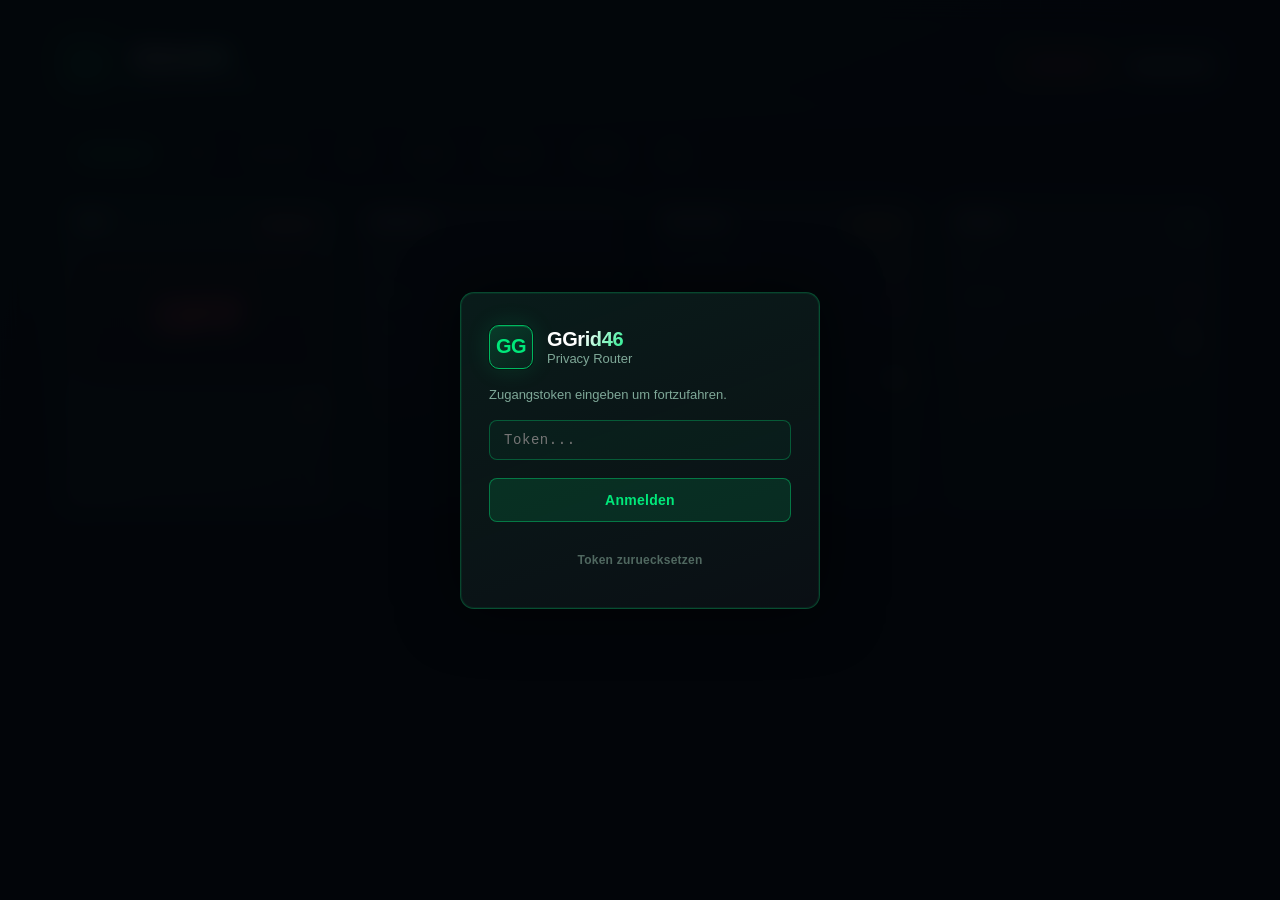
==== commit ba6dfd7d: "fix: window.prompt() durch eingebettetes Login-Overlay ersetzen - window.prompt() blockierte das Ren" ====
--- a/web/gg/index.html
+++ b/web/gg/index.html
@@ -4,8 +4,69 @@
   <meta charset="utf-8">
   <meta name="viewport" content="width=device-width, initial-scale=1">
   <title>GGrid46 Router</title>
-  <link rel="icon" href="/images/favicon.png">
+  <link rel="icon" href="/images/logo_small.png" type="image/png">
   <link rel="stylesheet" href="./style.css">
+  <style>
+    #tokenOverlay {
+      position: fixed; inset: 0; z-index: 999;
+      display: none;
+      align-items: center; justify-content: center;
+      background: rgba(3,6,10,.92);
+      backdrop-filter: blur(12px);
+      -webkit-backdrop-filter: blur(12px);
+    }
+    .token-card {
+      width: min(360px, 90vw);
+      padding: 32px 28px 28px;
+      border: 1px solid rgba(0,232,122,.25);
+      border-radius: 14px;
+      background: linear-gradient(160deg, rgba(0,232,122,.06), transparent), #0a0f14;
+      box-shadow: 0 0 60px rgba(0,0,0,.6), 0 0 0 1px rgba(0,232,122,.08) inset;
+      display: flex; flex-direction: column; gap: 18px;
+    }
+    .token-card-head {
+      display: flex; align-items: center; gap: 14px;
+    }
+    .token-card-head .mark {
+      width: 44px; height: 44px; flex: 0 0 auto;
+    }
+    .token-card h2 {
+      font-size: 20px; font-weight: 800; letter-spacing: -.4px;
+      background: linear-gradient(120deg,#fff 40%,#00e87a 100%);
+      -webkit-background-clip: text; -webkit-text-fill-color: transparent;
+      background-clip: text;
+      margin: 0;
+    }
+    .token-card p {
+      color: #7fa898; font-size: 13px; margin: 0;
+    }
+    #tokenInput {
+      width: 100%; padding: 11px 14px;
+      border: 1px solid rgba(0,232,122,.3);
+      border-radius: 8px;
+      background: rgba(0,232,122,.04);
+      color: #e8f5ef; font-size: 14px;
+      font-family: 'Fira Code','Cascadia Code','Courier New',monospace;
+      letter-spacing: .04em;
+      outline: none;
+      box-sizing: border-box;
+    }
+    #tokenInput:focus { border-color: rgba(0,232,122,.6); box-shadow: 0 0 0 3px rgba(0,232,122,.1); }
+    #tokenSubmit {
+      width: 100%; min-height: 44px;
+      background: rgba(0,232,122,.12);
+      border: 1px solid rgba(0,232,122,.4);
+      border-radius: 8px;
+      color: #00e87a; font-weight: 700; font-size: 14px;
+      cursor: pointer;
+    }
+    #tokenSubmit:hover { background: rgba(0,232,122,.2); }
+    #tokenClearBtn {
+      background: none; border: none; color: #506860;
+      font-size: 12px; cursor: pointer; padding: 0; text-align: center;
+    }
+    #tokenClearBtn:hover { color: #7fa898; }
+  </style>
 </head>
 <body>
   <main class="shell">
@@ -160,6 +221,19 @@
             <button data-privacy="unblock">Freigeben</button>
           </div>
         </article>
+        <article class="panel">
+          <div class="panel-head">
+            <h2>Web Token</h2>
+            <span id="tokenStateSec">--</span>
+          </div>
+          <dl class="stats">
+            <div><dt>Token</dt><dd id="tokenStateLine">--</dd></div>
+          </dl>
+          <div class="actions single">
+            <button id="rotateToken" class="warn">Token rotieren</button>
+          </div>
+          <p id="newTokenBox" style="display:none;margin-top:12px;padding:10px;border:1px solid rgba(0,232,122,.3);border-radius:8px;background:rgba(0,232,122,.06);font-size:12px;word-break:break-all;line-height:1.6"></p>
+        </article>
       </div>
     </section>
 
@@ -188,7 +262,7 @@
     </section>
 
     <section class="tab-panel" id="tab-system">
-      <div class="dashboard two">
+      <div class="dashboard three">
         <article class="panel">
           <div class="panel-head">
             <h2>Power</h2>
@@ -208,6 +282,20 @@
             <div><dt>usrdata</dt><dd id="storageUsr">--</dd></div>
             <div><dt>root</dt><dd id="storageRoot">--</dd></div>
           </dl>
+        </article>
+        <article class="panel">
+          <div class="panel-head">
+            <h2>Backup</h2>
+            <span id="backupState">--</span>
+          </div>
+          <dl class="stats">
+            <div><dt>Gesichert</dt><dd id="lastBackup">nie</dd></div>
+          </dl>
+          <div class="actions compact" style="margin-top:14px">
+            <button id="createBackup" class="ok">Sichern</button>
+            <button id="listBackups">Anzeigen</button>
+          </div>
+          <pre id="backupOutput" class="mini-code" style="display:none;min-height:60px;margin-top:12px"></pre>
         </article>
       </div>
     </section>
@@ -306,6 +394,25 @@
     </section>
   </main>
 
+  <div id="tokenOverlay">
+    <div class="token-card">
+      <div class="token-card-head">
+        <div class="mark">
+          <img src="/images/logo_small.png" alt="GG" onerror="this.style.display='none';this.nextElementSibling.style.display='block'">
+          <span class="mark-fallback" style="display:none">GG</span>
+        </div>
+        <div>
+          <h2>GGrid46</h2>
+          <p>Privacy Router</p>
+        </div>
+      </div>
+      <p>Zugangstoken eingeben um fortzufahren.</p>
+      <input id="tokenInput" type="password" placeholder="Token..." autocomplete="off" spellcheck="false">
+      <button id="tokenSubmit">Anmelden</button>
+      <button id="tokenClearBtn" onclick="(function(){try{localStorage.removeItem('gg_token');}catch(e){}location.reload();})()">Token zuruecksetzen</button>
+    </div>
+  </div>
+
   <script src="./app.js"></script>
 </body>
 </html>
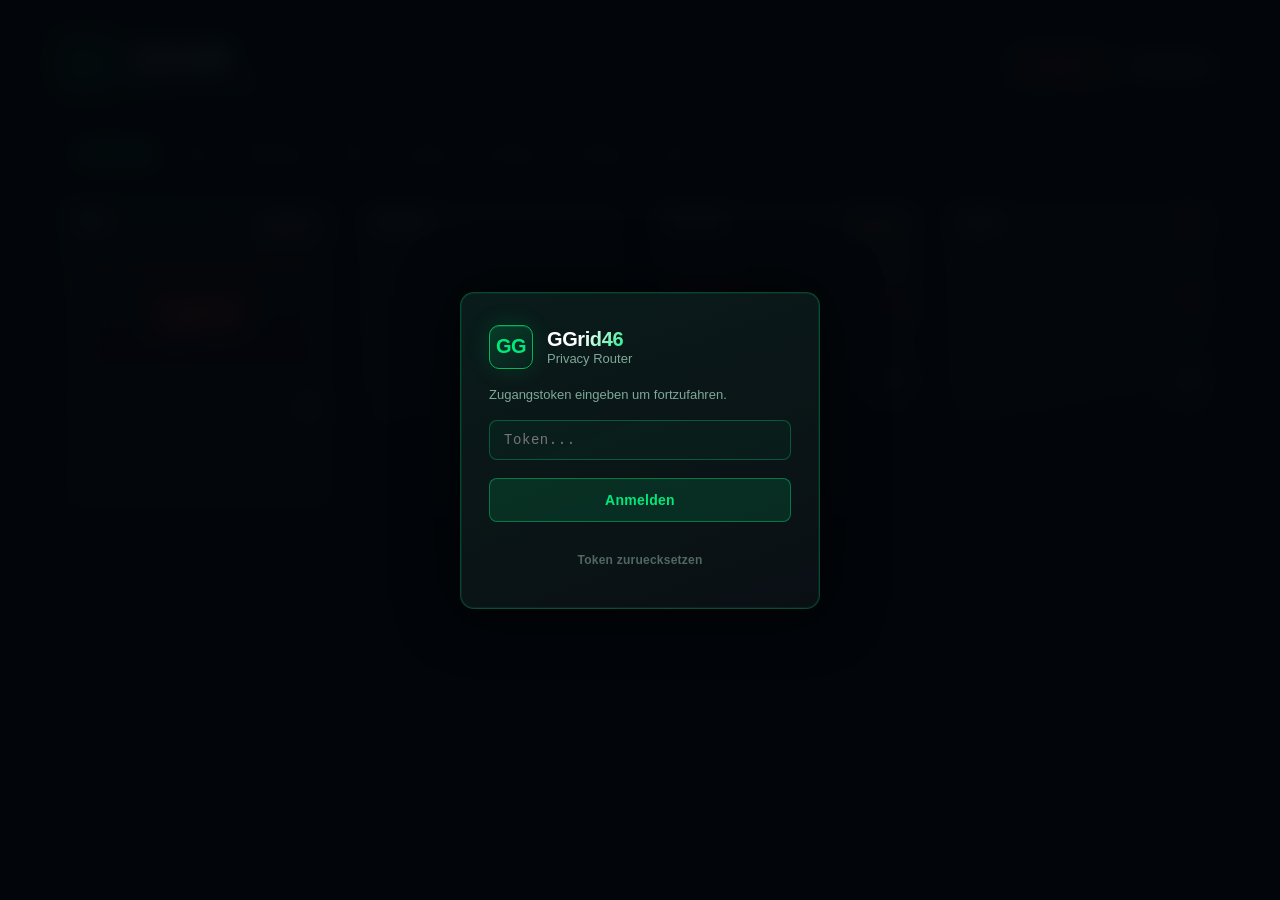
==== commit 0091f29b: "feat: Root-Redirect, WiFi-ADB-Fix, openvpnProc-Badge, SD-Mount - web/root/login.html: Root / leitet " ====
--- a/web/gg/index.html
+++ b/web/gg/index.html
@@ -144,11 +144,12 @@
         <article class="panel">
           <div class="panel-head">
             <h2>System</h2>
-            <span id="adbState">--</span>
+            <span id="openvpnProc">--</span>
           </div>
           <dl class="stats">
             <div><dt>Akku</dt><dd id="battery">--</dd></div>
-            <div><dt>OpenVPN</dt><dd id="openvpnProc">--</dd></div>
+            <div><dt>OpenVPN</dt><dd id="openvpnProcLine">--</dd></div>
+            <div><dt>ADB</dt><dd id="adbState">--</dd></div>
             <div><dt>Token</dt><dd id="tokenState">--</dd></div>
           </dl>
         </article>
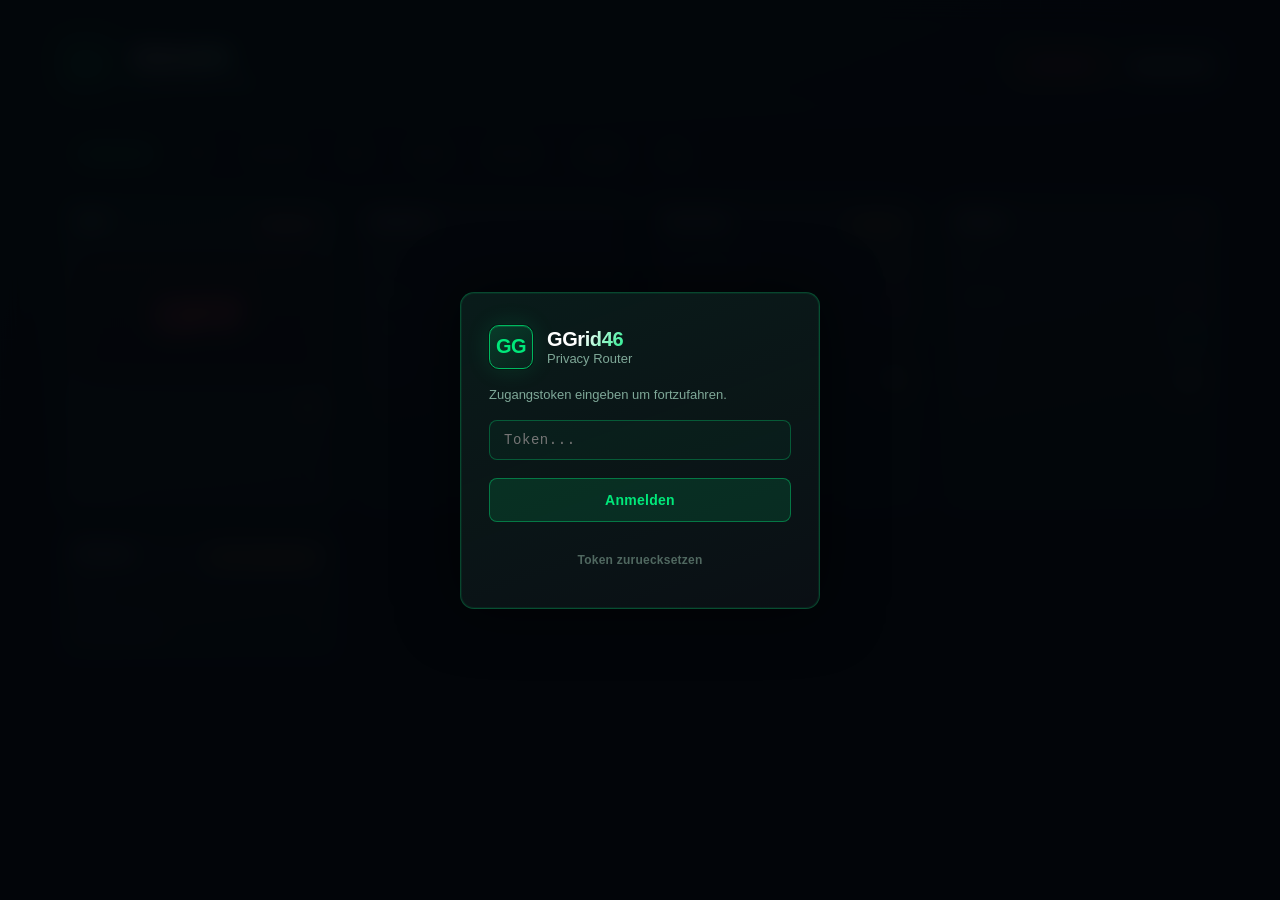
==== commit 55d67219: "feat: SD live-tab, 3-layer cloud-block, CGI-gate, 403-auth, GG-SD backup" ====
--- a/web/gg/index.html
+++ b/web/gg/index.html
@@ -153,6 +153,17 @@
             <div><dt>Token</dt><dd id="tokenState">--</dd></div>
           </dl>
         </article>
+
+        <article class="panel">
+          <div class="panel-head">
+            <h2>SD Karte</h2>
+            <span id="sdMountedDash">--</span>
+          </div>
+          <dl class="stats">
+            <div><dt>Frei</dt><dd id="sdFreeDash">--</dd></div>
+            <div><dt>GG-SD Backup</dt><dd id="sdBackupDash">--</dd></div>
+          </dl>
+        </article>
       </div>
     </section>
 
@@ -306,53 +317,29 @@
         <article class="panel primary">
           <div class="panel-head">
             <h2>SD Karte</h2>
-            <span>Status</span>
-          </div>
-          <div class="sd-status">
-            <div class="sd-dot"></div>
-            <span>Keine SD Karte eingesteckt</span>
-          </div>
-          <dl class="stats">
-            <div><dt>Einhaengepunkt</dt><dd>/mnt/sd</dd></div>
-            <div><dt>Dateisystem</dt><dd>ext4 / exFAT</dd></div>
-            <div><dt>Empfohlene Groesse</dt><dd>≥ 8 GB</dd></div>
-          </dl>
-        </article>
-        <article class="panel">
-          <div class="panel-head">
-            <h2>Geplante Nutzung</h2>
-            <span>Roadmap</span>
-          </div>
-          <div class="sd-plan-list">
-            <div class="sd-plan-item">
-              <span class="tag soon">Bald</span>
-              <div>
-                <strong>Persistente Logs</strong>
-                <p>VPN- und Watchdog-Logs auf SD statt NAND — kein Flash-Verschleiss, kein Datenverlust nach Reboot.</p>
-              </div>
-            </div>
-            <div class="sd-plan-item">
-              <span class="tag soon">Bald</span>
-              <div>
-                <strong>VPN Profile</strong>
-                <p>Alle .ovpn Profile auf SD — einfacher Wechsel ohne ADB oder Reboot.</p>
-              </div>
-            </div>
-            <div class="sd-plan-item">
-              <span class="tag">Geplant</span>
-              <div>
-                <strong>usrdata Backup</strong>
-                <p>Automatisches taeglisches Backup von /usrdata/vpn/ auf die SD Karte.</p>
-              </div>
-            </div>
-            <div class="sd-plan-item">
-              <span class="tag">Geplant</span>
-              <div>
-                <strong>Erweiterter Speicher</strong>
-                <p>OpenVPN Binary, zusaetzliche Tools und Konfigurationen auf SD auslagern.</p>
-              </div>
-            </div>
-          </div>
+            <span id="sdMountState" class="value-badge">--</span>
+          </div>
+          <dl class="stats">
+            <div><dt>Eingehaengt</dt><dd id="sdMountedDetail">--</dd></div>
+            <div><dt>Frei</dt><dd id="sdFreeDetail">--</dd></div>
+            <div><dt>Gesamt</dt><dd id="sdTotalDetail">--</dd></div>
+            <div><dt>Dateisystem</dt><dd id="sdFsDetail">--</dd></div>
+            <div><dt>Letztes GG-SD Backup</dt><dd id="sdBackupLastDetail">--</dd></div>
+            <div><dt>Dateien auf GG-SD</dt><dd id="sdFilesDetail">--</dd></div>
+          </dl>
+          <div class="action-row">
+            <button id="sdMount">Einhaengen</button>
+            <button id="sdUmount" style="display:none">Aushaengen</button>
+            <button id="sdBackup" disabled>GG-SD Backup</button>
+            <button id="sdListFiles">Dateien auflisten</button>
+          </div>
+        </article>
+        <article class="panel">
+          <div class="panel-head">
+            <h2>Ausgabe</h2>
+            <span>SD Output</span>
+          </div>
+          <pre id="sdOutput" class="log-output" style="min-height:8em">--</pre>
         </article>
       </div>
     </section>
